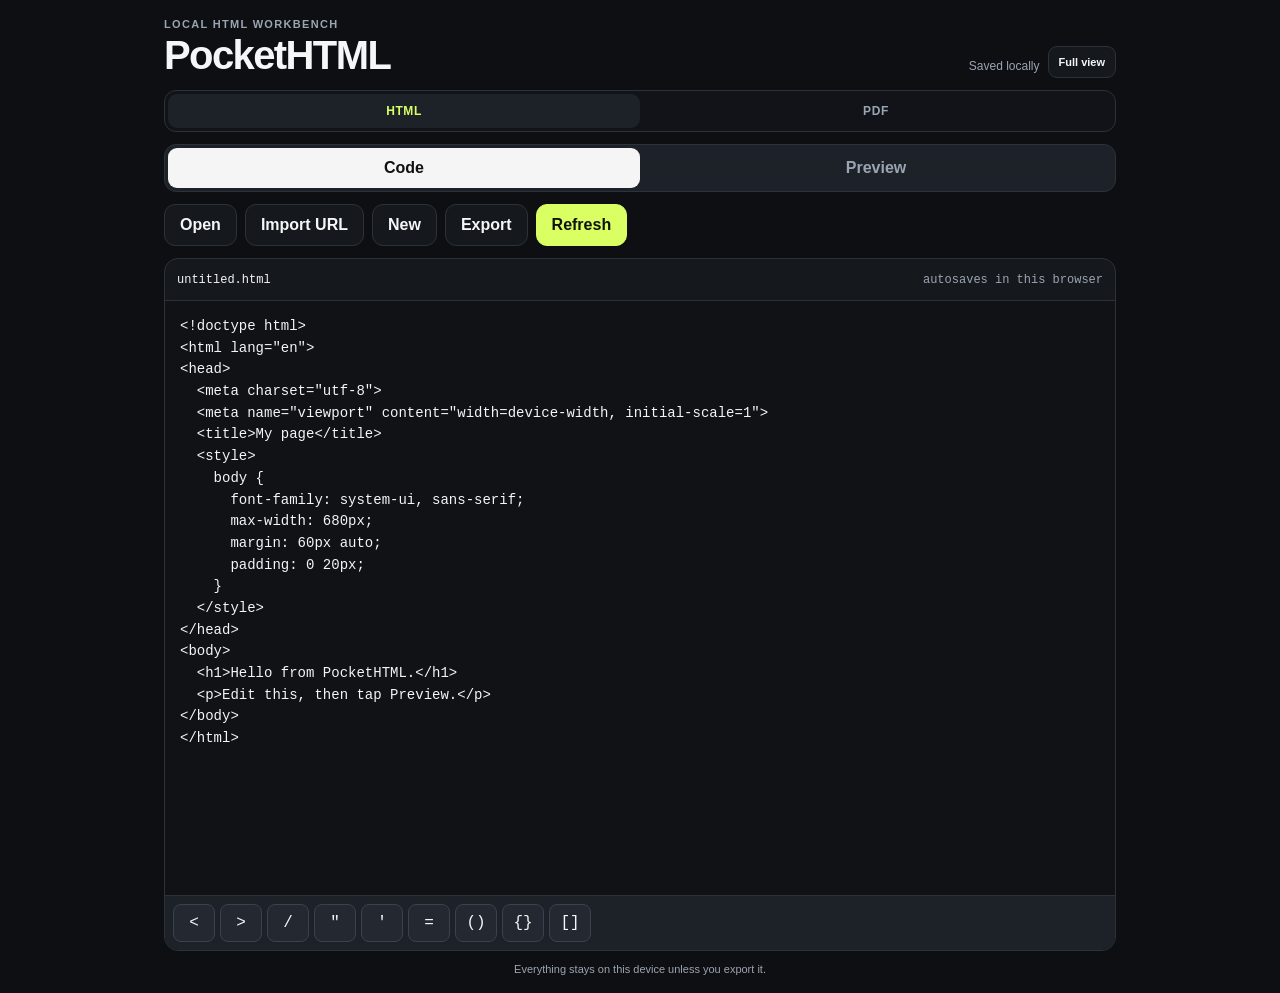
==== index.html @ fd7d8acd "fix: keep active HTML navigation on current deployment" ====
<!doctype html>
<html lang="en">
<head>
  <meta charset="utf-8">
  <meta name="viewport" content="width=device-width, initial-scale=1, viewport-fit=cover">
  <meta name="theme-color" content="#0d0f12">
  <meta name="apple-mobile-web-app-capable" content="yes">
  <meta name="apple-mobile-web-app-status-bar-style" content="black-translucent">
  <meta name="apple-mobile-web-app-title" content="PocketHTML">
  <title>PocketHTML</title>
  <link rel="manifest" href="manifest.webmanifest">
  <link rel="icon" href="icon.svg" type="image/svg+xml">
  <link rel="apple-touch-icon" href="apple-touch-icon.png">
  <link rel="stylesheet" href="styles.css">
</head>
<body>
  <main class="app-shell">
    <header class="topbar">
      <div>
        <div class="eyebrow">LOCAL HTML WORKBENCH</div>
        <h1>PocketHTML</h1>
      </div>
      <div class="topbar-actions">
        <div class="status" id="saveStatus" aria-live="polite">Saved locally</div>
        <button id="focusButton" class="focus-button" type="button" aria-label="Hide PocketHTML controls and show the preview in focus mode">
          Full view
        </button>
      </div>
    </header>

    <nav class="pocket-switch" aria-label="Pocket tools">
      <span class="pocket-switch-link active" aria-current="page">HTML</span>
      <a class="pocket-switch-link" href="https://pocketpdf.vercel.app/">PDF</a>
    </nav>

    <nav class="mode-switch" aria-label="View mode">
      <button class="mode-button active" data-mode="code" type="button">Code</button>
      <button class="mode-button" data-mode="preview" type="button">Preview</button>
    </nav>

    <section class="toolbar" aria-label="File actions">
      <label class="button secondary file-button">
        Open
        <input id="fileInput" type="file" accept=".html,.htm,text/html,text/plain">
      </label>
      <button id="importUrlButton" class="button secondary" type="button">Import URL</button>
      <button id="newButton" class="button secondary" type="button">New</button>
      <button id="downloadButton" class="button secondary" type="button">Export</button>
      <button id="refreshButton" class="button accent" type="button">Refresh</button>
    </section>

    <section id="codePane" class="pane code-pane">
      <div class="filename-row">
        <span id="filename">untitled.html</span>
        <span class="hint">autosaves in this browser</span>
      </div>
      <textarea id="editor" spellcheck="false" autocapitalize="off" autocomplete="off" autocorrect="off" aria-label="HTML editor"></textarea>
      <div class="symbol-bar" aria-label="Coding symbols">
        <button type="button" data-insert="<">&lt;</button>
        <button type="button" data-insert=">">&gt;</button>
        <button type="button" data-insert="/">/</button>
        <button type="button" data-insert="&quot;">&quot;</button>
        <button type="button" data-insert="'">'</button>
        <button type="button" data-insert="=">=</button>
        <button type="button" data-insert="()">()</button>
        <button type="button" data-insert="{}">{}</button>
        <button type="button" data-insert="[]">[]</button>
      </div>
    </section>

    <section id="previewPane" class="pane preview-pane" hidden>
      <iframe id="preview" title="HTML preview" scrolling="yes" sandbox="allow-scripts allow-forms allow-modals allow-popups allow-same-origin"></iframe>
    </section>

    <footer>
      <span>Everything stays on this device unless you export it.</span>
    </footer>
  </main>

  <div id="focusBar" class="focus-bar" hidden>
    <span class="focus-bar-label">PocketHTML · Preview</span>
    <button id="restoreControlsButton" class="restore-controls" type="button" aria-label="Show PocketHTML controls">
      Controls
    </button>
  </div>

  <script src="app.js"></script>
</body>
</html>
---- styles.css ----
:root {
  color-scheme: dark;
  --bg: #0d0f12;
  --panel: #15181d;
  --panel-2: #1d2128;
  --line: #2c323b;
  --text: #f4f6f8;
  --muted: #9ba5b2;
  --accent: #d9ff62;
  --accent-text: #10130b;
  --safe-top: env(safe-area-inset-top);
  --safe-bottom: env(safe-area-inset-bottom);
  --focus-bar-h: 44px;
}

* { box-sizing: border-box; }
html, body { min-height: 100%; }
body {
  margin: 0;
  background: var(--bg);
  color: var(--text);
  font-family: -apple-system, BlinkMacSystemFont, "SF Pro Text", "Segoe UI", sans-serif;
}
button, textarea, input { font: inherit; }
button { -webkit-tap-highlight-color: transparent; }

.app-shell {
  width: min(100%, 1000px);
  min-height: 100dvh;
  margin: 0 auto;
  padding: calc(18px + var(--safe-top)) 16px calc(18px + var(--safe-bottom));
  display: grid;
  grid-template-rows: auto auto auto auto minmax(0, 1fr) auto;
  gap: 12px;
}

.topbar {
  display: flex;
  align-items: end;
  justify-content: space-between;
  gap: 16px;
}
.topbar-actions {
  display: flex;
  align-items: end;
  gap: 8px;
}
.eyebrow {
  color: var(--muted);
  font-size: 11px;
  font-weight: 700;
  letter-spacing: .12em;
}
h1 {
  margin: 3px 0 0;
  font-size: clamp(28px, 7vw, 40px);
  letter-spacing: -.04em;
}
.status {
  color: var(--muted);
  font-size: 12px;
  white-space: nowrap;
  padding-bottom: 5px;
}
.focus-button {
  min-height: 32px;
  padding: 0 10px;
  border: 1px solid var(--line);
  border-radius: 9px;
  background: var(--panel);
  color: var(--text);
  font-size: 11px;
  font-weight: 750;
  white-space: nowrap;
}
.focus-button:active { transform: scale(.97); }

.pocket-switch {
  display: grid;
  grid-template-columns: 1fr 1fr;
  padding: 3px;
  background: #111318;
  border: 1px solid var(--line);
  border-radius: 12px;
}
.pocket-switch-link {
  min-height: 34px;
  border-radius: 9px;
  color: var(--muted);
  font-size: 12px;
  font-weight: 800;
  letter-spacing: .05em;
  text-decoration: none;
  display: flex;
  align-items: center;
  justify-content: center;
  -webkit-tap-highlight-color: transparent;
}
.pocket-switch-link.active {
  background: var(--panel-2);
  color: var(--accent);
}

.mode-switch {
  display: grid;
  grid-template-columns: 1fr 1fr;
  padding: 3px;
  background: var(--panel-2);
  border: 1px solid var(--line);
  border-radius: 12px;
}
.mode-button {
  min-height: 40px;
  border: 0;
  border-radius: 9px;
  background: transparent;
  color: var(--muted);
  font-weight: 650;
}
.mode-button.active {
  background: #f5f5f5;
  color: #111;
}

.toolbar {
  display: flex;
  gap: 8px;
  overflow-x: auto;
  scrollbar-width: none;
}
.toolbar::-webkit-scrollbar { display: none; }
.button {
  min-height: 42px;
  padding: 0 15px;
  border: 1px solid var(--line);
  border-radius: 11px;
  font-weight: 700;
  white-space: nowrap;
  display: inline-flex;
  align-items: center;
  justify-content: center;
}
.button.secondary { background: var(--panel); color: var(--text); }
.button.accent { background: var(--accent); border-color: var(--accent); color: var(--accent-text); }
.file-button { position: relative; overflow: hidden; cursor: pointer; }
.file-button input { position: absolute; inset: 0; opacity: 0; cursor: pointer; }

.pane {
  min-height: 0;
  overflow: hidden;
  border: 1px solid var(--line);
  border-radius: 14px;
  background: var(--panel);
}
.code-pane {
  display: grid;
  grid-template-rows: auto minmax(0, 1fr) auto;
}
.filename-row {
  display: flex;
  align-items: center;
  justify-content: space-between;
  gap: 12px;
  min-height: 42px;
  padding: 0 12px;
  border-bottom: 1px solid var(--line);
  font-family: ui-monospace, SFMono-Regular, Menlo, Monaco, monospace;
  font-size: 12px;
}
.hint { color: var(--muted); font-family: inherit; }
#editor {
  width: 100%;
  height: 100%;
  min-height: 48dvh;
  resize: none;
  border: 0;
  outline: 0;
  padding: 15px;
  background: #101216;
  color: #f3f5f7;
  font-family: ui-monospace, SFMono-Regular, Menlo, Monaco, Consolas, monospace;
  font-size: 14px;
  line-height: 1.55;
  tab-size: 2;
  caret-color: var(--accent);
  white-space: pre;
  overflow: auto;
  -webkit-text-size-adjust: 100%;
}
.symbol-bar {
  display: flex;
  gap: 5px;
  padding: 8px;
  overflow-x: auto;
  border-top: 1px solid var(--line);
  background: var(--panel-2);
  scrollbar-width: none;
}
.symbol-bar::-webkit-scrollbar { display: none; }
.symbol-bar button {
  min-width: 42px;
  height: 38px;
  border: 1px solid #3a424d;
  border-radius: 8px;
  background: #242931;
  color: var(--text);
  font-family: ui-monospace, SFMono-Regular, Menlo, monospace;
  font-size: 16px;
}

.preview-pane { background: white; }
#preview {
  width: 100%;
  height: 100%;
  min-height: 62dvh;
  border: 0;
  background: white;
  touch-action: pan-y pinch-zoom;
}
[hidden] { display: none !important; }
footer { color: var(--muted); font-size: 11px; text-align: center; }

.focus-bar {
  position: fixed;
  z-index: 1000;
  inset: 0 0 auto 0;
  height: calc(var(--safe-top) + var(--focus-bar-h));
  padding: var(--safe-top) 10px 0;
  background: rgba(13,15,18,.97);
  border-bottom: 1px solid var(--line);
  align-items: center;
  justify-content: space-between;
  gap: 10px;
}
.focus-bar:not([hidden]) { display: flex; }
.focus-bar-label {
  color: var(--muted);
  font-size: 11px;
  font-weight: 750;
  letter-spacing: .04em;
  white-space: nowrap;
}
.restore-controls {
  min-height: 32px;
  padding: 0 12px;
  border: 1px solid rgba(255,255,255,.18);
  border-radius: 999px;
  background: var(--panel-2);
  color: #fff;
  font-size: 11px;
  font-weight: 750;
  letter-spacing: .01em;
}
.restore-controls:active { transform: scale(.97); }

body.focus-preview {
  height: 100dvh;
  overflow: hidden;
}
body.focus-preview .app-shell {
  width: 100%;
  height: 100dvh;
  min-height: 100dvh;
  padding: 0;
  gap: 0;
  display: block;
}
body.focus-preview .topbar,
body.focus-preview .pocket-switch,
body.focus-preview .mode-switch,
body.focus-preview .toolbar,
body.focus-preview .code-pane,
body.focus-preview footer {
  display: none !important;
}
body.focus-preview .preview-pane {
  display: block !important;
  position: fixed;
  z-index: 1;
  top: calc(var(--safe-top) + var(--focus-bar-h));
  right: 0;
  bottom: 0;
  left: 0;
  width: auto;
  height: auto;
  min-height: 0;
  overflow: hidden;
  border: 0;
  border-radius: 0;
  background: white;
  touch-action: pan-y pinch-zoom;
}
body.focus-preview #preview {
  display: block;
  width: 100%;
  height: 100%;
  min-height: 0;
  overflow: auto;
  -webkit-overflow-scrolling: touch;
  touch-action: pan-y pinch-zoom;
}

@media (max-width: 520px) {
  .topbar { gap: 10px; }
  .topbar-actions {
    flex-direction: column;
    align-items: flex-end;
    gap: 4px;
  }
  .status { padding-bottom: 0; }
  .focus-button { min-height: 30px; padding: 0 9px; }
}

@media (min-width: 780px) {
  .app-shell { padding-left: 24px; padding-right: 24px; }
  #editor, #preview { min-height: 66dvh; }
  body.focus-preview #preview { min-height: 0; }
}
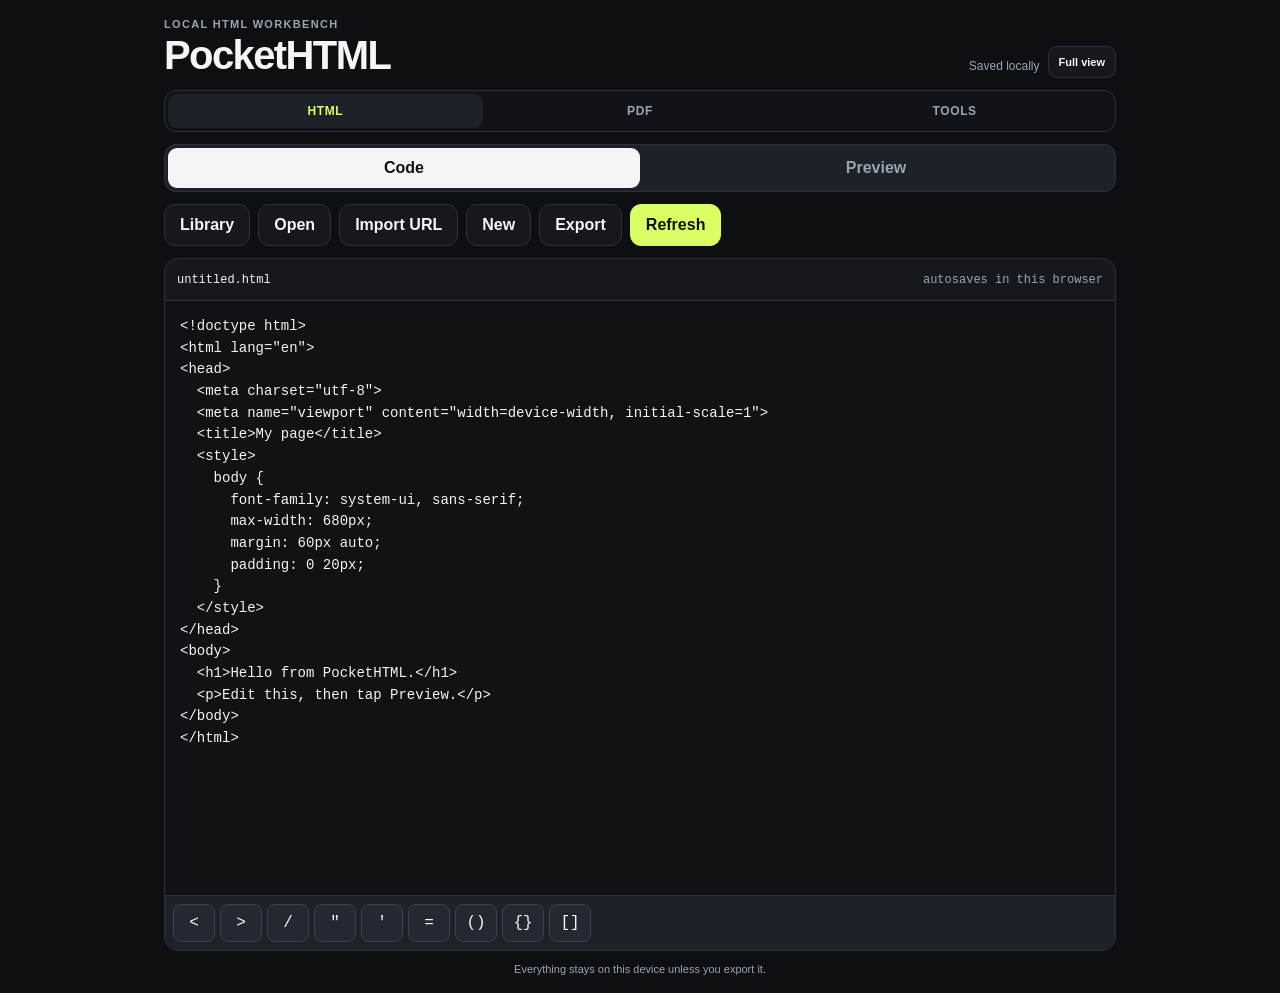
==== commit ff553e3c: "Add Library, Tools hub, and WAV to MP3 tool - Library: files opened, imported or started are saved i" ====
--- a/index.html
+++ b/index.html
@@ -29,8 +29,9 @@
     </header>
 
     <nav class="pocket-switch" aria-label="Pocket tools">
-      <span class="pocket-switch-link active" aria-current="page">HTML</span>
+      <a class="pocket-switch-link active" href="https://pockethtml-web.vercel.app/" aria-current="page">HTML</a>
       <a class="pocket-switch-link" href="https://pocketpdf.vercel.app/">PDF</a>
+      <a class="pocket-switch-link" href="tools/">TOOLS</a>
     </nav>
 
     <nav class="mode-switch" aria-label="View mode">
@@ -39,6 +40,7 @@
     </nav>
 
     <section class="toolbar" aria-label="File actions">
+      <button id="libraryButton" class="button secondary" type="button">Library</button>
       <label class="button secondary file-button">
         Open
         <input id="fileInput" type="file" accept=".html,.htm,text/html,text/plain">
@@ -84,6 +86,21 @@
     </button>
   </div>
 
+  <div id="librarySheet" class="sheet" hidden>
+    <section class="sheet-panel" role="dialog" aria-modal="true" aria-labelledby="libraryTitle">
+      <header class="sheet-head">
+        <div>
+          <div class="eyebrow">SAVED ON THIS PHONE</div>
+          <h2 id="libraryTitle">Library</h2>
+        </div>
+        <button id="libraryClose" class="focus-button" type="button">Done</button>
+      </header>
+      <div id="libraryList" class="library-list"></div>
+      <a class="library-tools-link" href="tools/">All tools →</a>
+    </section>
+  </div>
+
+  <script src="library.js"></script>
   <script src="app.js"></script>
 </body>
 </html>
--- a/styles.css
+++ b/styles.css
@@ -77,7 +77,8 @@
 
 .pocket-switch {
   display: grid;
-  grid-template-columns: 1fr 1fr;
+  grid-auto-columns: 1fr;
+  grid-auto-flow: column;
   padding: 3px;
   background: #111318;
   border: 1px solid var(--line);
@@ -316,3 +317,77 @@
   #editor, #preview { min-height: 66dvh; }
   body.focus-preview #preview { min-height: 0; }
 }
+
+/* ---- Library sheet ---- */
+body.sheet-open { overflow: hidden; }
+.sheet {
+  position: fixed;
+  z-index: 2000;
+  inset: 0;
+  background: rgba(0,0,0,.55);
+  display: flex;
+  align-items: flex-end;
+  justify-content: center;
+}
+.sheet[hidden] { display: none !important; }
+.sheet-panel {
+  width: min(100%, 640px);
+  max-height: 86dvh;
+  display: grid;
+  grid-template-rows: auto minmax(0, 1fr) auto;
+  gap: 12px;
+  padding: 16px 16px calc(16px + var(--safe-bottom));
+  background: var(--panel);
+  border: 1px solid var(--line);
+  border-bottom: 0;
+  border-radius: 18px 18px 0 0;
+}
+.sheet-head {
+  display: flex;
+  align-items: end;
+  justify-content: space-between;
+  gap: 12px;
+}
+.sheet-head h2 { margin: 3px 0 0; font-size: 24px; letter-spacing: -.03em; }
+.library-list { overflow-y: auto; display: grid; gap: 8px; align-content: start; }
+.library-empty { color: var(--muted); font-size: 14px; margin: 8px 0; }
+.library-item {
+  display: flex;
+  gap: 8px;
+  align-items: stretch;
+  border: 1px solid var(--line);
+  border-radius: 12px;
+  background: var(--panel-2);
+  overflow: hidden;
+}
+.library-item.current { border-color: var(--accent); }
+.library-open {
+  flex: 1;
+  min-width: 0;
+  display: grid;
+  gap: 3px;
+  padding: 12px;
+  border: 0;
+  background: transparent;
+  color: var(--text);
+  text-align: left;
+}
+.library-name { font-weight: 700; overflow: hidden; text-overflow: ellipsis; white-space: nowrap; }
+.library-meta { color: var(--muted); font-size: 12px; overflow: hidden; text-overflow: ellipsis; white-space: nowrap; }
+.library-delete {
+  padding: 0 14px;
+  border: 0;
+  border-left: 1px solid var(--line);
+  background: transparent;
+  color: #ff8f80;
+  font-size: 13px;
+  font-weight: 700;
+}
+.library-tools-link {
+  color: var(--accent);
+  font-size: 14px;
+  font-weight: 700;
+  text-decoration: none;
+  text-align: center;
+  padding: 6px;
+}
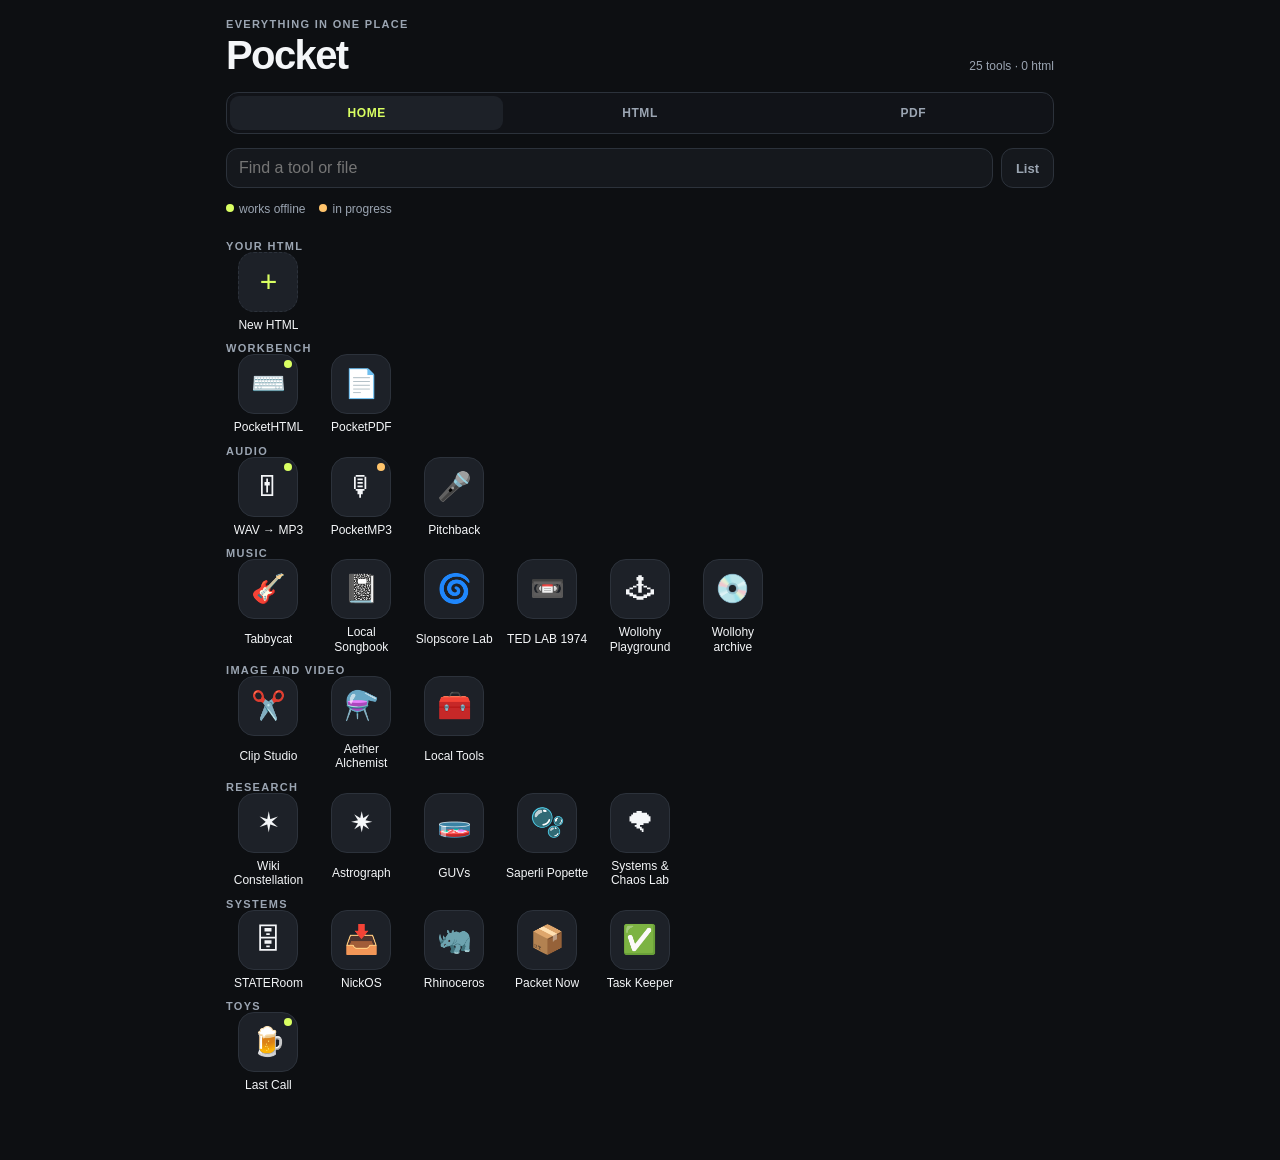
==== commit c07fb3c1: "Add Pocket home grid, move editor to /edit/, add Clear Root is now a home page of every app and save" ====
--- a/index.html
+++ b/index.html
@@ -6,101 +6,218 @@
   <meta name="theme-color" content="#0d0f12">
   <meta name="apple-mobile-web-app-capable" content="yes">
   <meta name="apple-mobile-web-app-status-bar-style" content="black-translucent">
-  <meta name="apple-mobile-web-app-title" content="PocketHTML">
-  <title>PocketHTML</title>
+  <meta name="apple-mobile-web-app-title" content="Pocket">
+  <title>Pocket</title>
+  <script>
+    // Old links like /?doc=<id> or /?src=... belong to the editor, which now lives at /edit/.
+    if (/[?&](doc|src|new)=/.test(location.search)) location.replace('edit/' + location.search);
+  </script>
   <link rel="manifest" href="manifest.webmanifest">
   <link rel="icon" href="icon.svg" type="image/svg+xml">
   <link rel="apple-touch-icon" href="apple-touch-icon.png">
   <link rel="stylesheet" href="styles.css">
+  <style>
+    .home { width: min(100%, 860px); margin: 0 auto; padding: calc(18px + var(--safe-top)) 16px calc(28px + var(--safe-bottom)); display: grid; gap: 14px; }
+    .home-top { display: flex; align-items: end; justify-content: space-between; gap: 12px; }
+    .home-count { color: var(--muted); font-size: 12px; padding-bottom: 5px; white-space: nowrap; }
+    .home-bar { display: flex; gap: 8px; }
+    .home-search { flex: 1; min-height: 40px; padding: 0 12px; border: 1px solid var(--line); border-radius: 12px; background: var(--panel); color: var(--text); font-size: 16px; }
+    .view-toggle { min-height: 40px; padding: 0 14px; border: 1px solid var(--line); border-radius: 12px; background: var(--panel); color: var(--muted); font-weight: 700; font-size: 13px; }
+    .group-title { margin: 10px 0 0; color: var(--muted); font-size: 11px; font-weight: 800; letter-spacing: .12em; }
+    .grid { display: grid; grid-template-columns: repeat(auto-fill, minmax(76px, 1fr)); gap: 14px 8px; }
+    .tile { display: grid; justify-items: center; gap: 6px; text-decoration: none; color: var(--text); -webkit-tap-highlight-color: transparent; }
+    .tile-icon { width: 60px; height: 60px; border-radius: 16px; border: 1px solid var(--line); background: var(--panel-2); display: grid; place-items: center; font-size: 28px; line-height: 1; position: relative; overflow: hidden; }
+    .tile-icon.mono { font-size: 22px; font-weight: 800; font-family: ui-monospace, SFMono-Regular, Menlo, monospace; color: var(--accent); }
+    .tile-icon.new { color: var(--accent); font-size: 30px; font-weight: 300; border-style: dashed; }
+    .tile-dot { position: absolute; top: 5px; right: 5px; width: 8px; height: 8px; border-radius: 50%; }
+    .tile-dot.building { background: #ffc46b; }
+    .tile-dot.offline { background: var(--accent); }
+    .tile-name { font-size: 12px; line-height: 1.2; text-align: center; max-width: 84px; overflow: hidden; text-overflow: ellipsis; display: -webkit-box; -webkit-line-clamp: 2; -webkit-box-orient: vertical; }
+    .cards { display: grid; gap: 8px; }
+    .card { border: 1px solid var(--line); border-radius: 14px; background: var(--panel); padding: 13px 14px; display: grid; gap: 6px; }
+    .card-top { display: flex; align-items: baseline; justify-content: space-between; gap: 10px; }
+    .card-name { font-weight: 750; font-size: 17px; color: var(--text); text-decoration: none; overflow: hidden; text-overflow: ellipsis; white-space: nowrap; }
+    .badge { flex: none; font-size: 11px; font-weight: 800; letter-spacing: .04em; padding: 3px 8px; border-radius: 999px; background: var(--panel-2); color: var(--muted); }
+    .badge.live { color: var(--accent); }
+    .badge.building { color: #ffc46b; }
+    .badge.draft { color: #c9a6ff; }
+    .card-desc { color: var(--muted); font-size: 14px; line-height: 1.4; }
+    .card-meta { color: var(--muted); font-size: 12px; font-family: ui-monospace, SFMono-Regular, Menlo, monospace; }
+    .card-actions { display: flex; gap: 6px; flex-wrap: wrap; margin-top: 4px; }
+    .card-actions a { min-height: 36px; padding: 0 13px; display: inline-flex; align-items: center; border-radius: 10px; border: 1px solid var(--line); background: var(--panel-2); color: var(--text); font-size: 13px; font-weight: 700; text-decoration: none; }
+    .card-actions a.primary { background: var(--accent); border-color: var(--accent); color: var(--accent-text); }
+    .note { color: var(--muted); font-size: 13px; }
+    .legend { color: var(--muted); font-size: 12px; display: flex; gap: 14px; flex-wrap: wrap; }
+    .legend span::before { content: ''; display: inline-block; width: 8px; height: 8px; border-radius: 50%; margin-right: 5px; vertical-align: 1px; }
+    .legend .l-offline::before { background: var(--accent); }
+    .legend .l-building::before { background: #ffc46b; }
+  </style>
 </head>
 <body>
-  <main class="app-shell">
-    <header class="topbar">
+  <main class="home">
+    <header class="home-top">
       <div>
-        <div class="eyebrow">LOCAL HTML WORKBENCH</div>
-        <h1>PocketHTML</h1>
+        <div class="eyebrow">EVERYTHING IN ONE PLACE</div>
+        <h1>Pocket</h1>
       </div>
-      <div class="topbar-actions">
-        <div class="status" id="saveStatus" aria-live="polite">Saved locally</div>
-        <button id="focusButton" class="focus-button" type="button" aria-label="Hide PocketHTML controls and show the preview in focus mode">
-          Full view
-        </button>
-      </div>
+      <div class="home-count" id="count"></div>
     </header>
 
     <nav class="pocket-switch" aria-label="Pocket tools">
-      <a class="pocket-switch-link active" href="https://pockethtml-web.vercel.app/" aria-current="page">HTML</a>
+      <a class="pocket-switch-link active" href="./" aria-current="page">HOME</a>
+      <a class="pocket-switch-link" href="edit/">HTML</a>
       <a class="pocket-switch-link" href="https://pocketpdf.vercel.app/">PDF</a>
-      <a class="pocket-switch-link" href="tools/">TOOLS</a>
     </nav>
 
-    <nav class="mode-switch" aria-label="View mode">
-      <button class="mode-button active" data-mode="code" type="button">Code</button>
-      <button class="mode-button" data-mode="preview" type="button">Preview</button>
-    </nav>
-
-    <section class="toolbar" aria-label="File actions">
-      <button id="libraryButton" class="button secondary" type="button">Library</button>
-      <label class="button secondary file-button">
-        Open
-        <input id="fileInput" type="file" accept=".html,.htm,text/html,text/plain">
-      </label>
-      <button id="importUrlButton" class="button secondary" type="button">Import URL</button>
-      <button id="newButton" class="button secondary" type="button">New</button>
-      <button id="downloadButton" class="button secondary" type="button">Export</button>
-      <button id="refreshButton" class="button accent" type="button">Refresh</button>
-    </section>
-
-    <section id="codePane" class="pane code-pane">
-      <div class="filename-row">
-        <span id="filename">untitled.html</span>
-        <span class="hint">autosaves in this browser</span>
-      </div>
-      <textarea id="editor" spellcheck="false" autocapitalize="off" autocomplete="off" autocorrect="off" aria-label="HTML editor"></textarea>
-      <div class="symbol-bar" aria-label="Coding symbols">
-        <button type="button" data-insert="<">&lt;</button>
-        <button type="button" data-insert=">">&gt;</button>
-        <button type="button" data-insert="/">/</button>
-        <button type="button" data-insert="&quot;">&quot;</button>
-        <button type="button" data-insert="'">'</button>
-        <button type="button" data-insert="=">=</button>
-        <button type="button" data-insert="()">()</button>
-        <button type="button" data-insert="{}">{}</button>
-        <button type="button" data-insert="[]">[]</button>
-      </div>
-    </section>
-
-    <section id="previewPane" class="pane preview-pane" hidden>
-      <iframe id="preview" title="HTML preview" scrolling="yes" sandbox="allow-scripts allow-forms allow-modals allow-popups allow-same-origin"></iframe>
-    </section>
-
-    <footer>
-      <span>Everything stays on this device unless you export it.</span>
-    </footer>
+    <div class="home-bar">
+      <input id="search" class="home-search" type="search" placeholder="Find a tool or file" autocomplete="off" autocapitalize="off" spellcheck="false">
+      <button id="viewToggle" class="view-toggle" type="button">List</button>
+    </div>
+    <div class="legend"><span class="l-offline">works offline</span><span class="l-building">in progress</span></div>
+
+    <div id="groups"></div>
+    <p class="note" id="note"></p>
   </main>
 
-  <div id="focusBar" class="focus-bar" hidden>
-    <span class="focus-bar-label">PocketHTML · Preview</span>
-    <button id="restoreControlsButton" class="restore-controls" type="button" aria-label="Show PocketHTML controls">
-      Controls
-    </button>
-  </div>
-
-  <div id="librarySheet" class="sheet" hidden>
-    <section class="sheet-panel" role="dialog" aria-modal="true" aria-labelledby="libraryTitle">
-      <header class="sheet-head">
-        <div>
-          <div class="eyebrow">SAVED ON THIS PHONE</div>
-          <h2 id="libraryTitle">Library</h2>
-        </div>
-        <button id="libraryClose" class="focus-button" type="button">Done</button>
-      </header>
-      <div id="libraryList" class="library-list"></div>
-      <a class="library-tools-link" href="tools/">All tools →</a>
-    </section>
-  </div>
-
   <script src="library.js"></script>
-  <script src="app.js"></script>
+  <script>
+  (function () {
+    const REPO = 'https://github.com/coldysquares/pockethtml-web';
+    const groupsEl = document.getElementById('groups');
+    const noteEl = document.getElementById('note');
+    const searchEl = document.getElementById('search');
+    const toggleEl = document.getElementById('viewToggle');
+    let registry = { tools: [], groups: [] };
+    let docs = [];
+    let view = 'grid';
+    try { view = localStorage.getItem('pocket.home.view') || 'grid'; } catch (e) {}
+
+    function el(tag, cls, text) {
+      const n = document.createElement(tag);
+      if (cls) n.className = cls;
+      if (text != null) n.textContent = text;
+      return n;
+    }
+    function external(href) { return /^https?:/.test(href) && !href.startsWith(location.origin); }
+    function link(text, href, cls) {
+      const a = el('a', cls || '', text);
+      a.href = href;
+      return a;
+    }
+    function hrefOf(t) { return t.kind === 'hosted' ? 'tools/' + t.path : t.url; }
+    function offline(t) { return t.kind === 'hosted' || t.id === 'pockethtml'; }
+    function size(b) { return b < 1048576 ? Math.max(1, Math.round(b / 1024)) + ' KB' : (b / 1048576).toFixed(1) + ' MB'; }
+    function when(ms) { return new Date(ms).toLocaleDateString([], { month: 'short', day: 'numeric' }); }
+    function monogram(text) {
+      const words = String(text || '?').replace(/\.html?$/i, '').split(/[^A-Za-z0-9]+/).filter(Boolean);
+      return ((words[0] || '?')[0] + ((words[1] || '')[0] || '')).toUpperCase();
+    }
+
+    function tile(name, href, icon, dot) {
+      const a = link('', href || '#', 'tile');
+      const box = el('div', 'tile-icon' + (icon ? '' : ' mono'), icon || monogram(name));
+      if (dot) box.append(el('span', 'tile-dot ' + dot));
+      a.append(box, el('div', 'tile-name', name));
+      if (!href) a.removeAttribute('href');
+      return a;
+    }
+
+    function toolCard(t) {
+      const card = el('article', 'card');
+      const top = el('div', 'card-top');
+      const href = hrefOf(t);
+      const name = href ? link((t.icon ? t.icon + '  ' : '') + t.name, href, 'card-name') : el('span', 'card-name', t.name);
+      top.append(name, el('span', 'badge ' + (t.status || ''), t.status || ''));
+      card.append(top);
+      if (t.description) card.append(el('div', 'card-desc', t.description));
+      const meta = [];
+      if (t.version) meta.push('v' + t.version);
+      if (t.updated) meta.push('updated ' + t.updated);
+      if (offline(t)) meta.push('works offline');
+      if (meta.length) card.append(el('div', 'card-meta', meta.join(' · ')));
+      const actions = el('div', 'card-actions');
+      if (href) actions.append(link('Open', href, 'primary'));
+      if (t.kind === 'hosted') {
+        actions.append(link('Edit in PocketHTML', 'edit/?src=' + encodeURIComponent('/tools/' + t.path + 'index.html')));
+        actions.append(link('History', REPO + '/commits/main/tools/' + t.path));
+      } else if (t.repo) {
+        actions.append(link('Repo', t.repo));
+      }
+      card.append(actions);
+      return card;
+    }
+
+    function docCard(d) {
+      const card = el('article', 'card');
+      const top = el('div', 'card-top');
+      top.append(link(d.title || d.name, 'edit/?doc=' + encodeURIComponent(d.id), 'card-name'), el('span', 'badge draft', 'html'));
+      card.append(top, el('div', 'card-meta', d.name + ' · ' + size(d.size) + ' · ' + when(d.updated)));
+      const actions = el('div', 'card-actions');
+      actions.append(link('Open', 'edit/?doc=' + encodeURIComponent(d.id), 'primary'));
+      card.append(actions);
+      return card;
+    }
+
+    function section(title, items) {
+      if (!items.length) return;
+      groupsEl.append(el('h2', 'group-title', title));
+      const box = el('div', view === 'grid' ? 'grid' : 'cards');
+      items.forEach(item => box.append(item));
+      groupsEl.append(box);
+    }
+
+    function matches(q, ...fields) {
+      return !q || fields.some(f => String(f || '').toLowerCase().includes(q));
+    }
+
+    function render() {
+      groupsEl.textContent = '';
+      toggleEl.textContent = view === 'grid' ? 'List' : 'Grid';
+      const q = searchEl.value.trim().toLowerCase();
+      const tools = (registry.tools || []).filter(t => matches(q, t.name, t.description, (t.tags || []).join(' ')));
+      const mine = docs.filter(d => matches(q, d.title, d.name));
+
+      const docItems = mine.map(d => view === 'grid'
+        ? tile(d.title || d.name, 'edit/?doc=' + encodeURIComponent(d.id), '', '')
+        : docCard(d));
+      if (view === 'grid' && !q) docItems.unshift((() => { const a = tile('New HTML', 'edit/?new=1', '+', ''); a.querySelector('.tile-icon').className = 'tile-icon new'; return a; })());
+      section('YOUR HTML', docItems);
+
+      const groups = registry.groups && registry.groups.length ? registry.groups : [['', 'TOOLS']];
+      const placed = new Set();
+      groups.forEach(([tag, title]) => {
+        const items = tools.filter(t => !placed.has(t.id) && (tag === '' || (t.tags || [])[0] === tag));
+        items.forEach(t => placed.add(t.id));
+        section(title, items.map(t => view === 'grid'
+          ? tile(t.name, hrefOf(t), t.icon, t.status === 'building' ? 'building' : offline(t) ? 'offline' : '')
+          : toolCard(t)));
+      });
+      section('OTHER', tools.filter(t => !placed.has(t.id)).map(t => view === 'grid' ? tile(t.name, hrefOf(t), t.icon, '') : toolCard(t)));
+
+      document.getElementById('count').textContent = (registry.tools || []).length + ' tools · ' + docs.length + ' html';
+      if (!groupsEl.children.length) groupsEl.append(el('p', 'note', q ? 'Nothing matches.' : 'Nothing here yet.'));
+    }
+
+    searchEl.addEventListener('input', render);
+    toggleEl.addEventListener('click', () => {
+      view = view === 'grid' ? 'list' : 'grid';
+      try { localStorage.setItem('pocket.home.view', view); } catch (e) {}
+      render();
+    });
+
+    Promise.all([
+      fetch('tools/registry.json', { cache: 'no-cache' }).then(r => r.json()).catch(() => { noteEl.textContent = 'Could not load the tool list. Showing what is saved on this phone.'; return { tools: [] }; }),
+      (window.PocketLibrary ? window.PocketLibrary.list() : Promise.resolve([])).catch(() => [])
+    ]).then(([reg, list]) => {
+      registry = reg;
+      docs = list;
+      render();
+    });
+
+    if ('serviceWorker' in navigator) {
+      window.addEventListener('load', () => navigator.serviceWorker.register('/sw.js').catch(() => {}));
+    }
+  })();
+  </script>
 </body>
 </html>
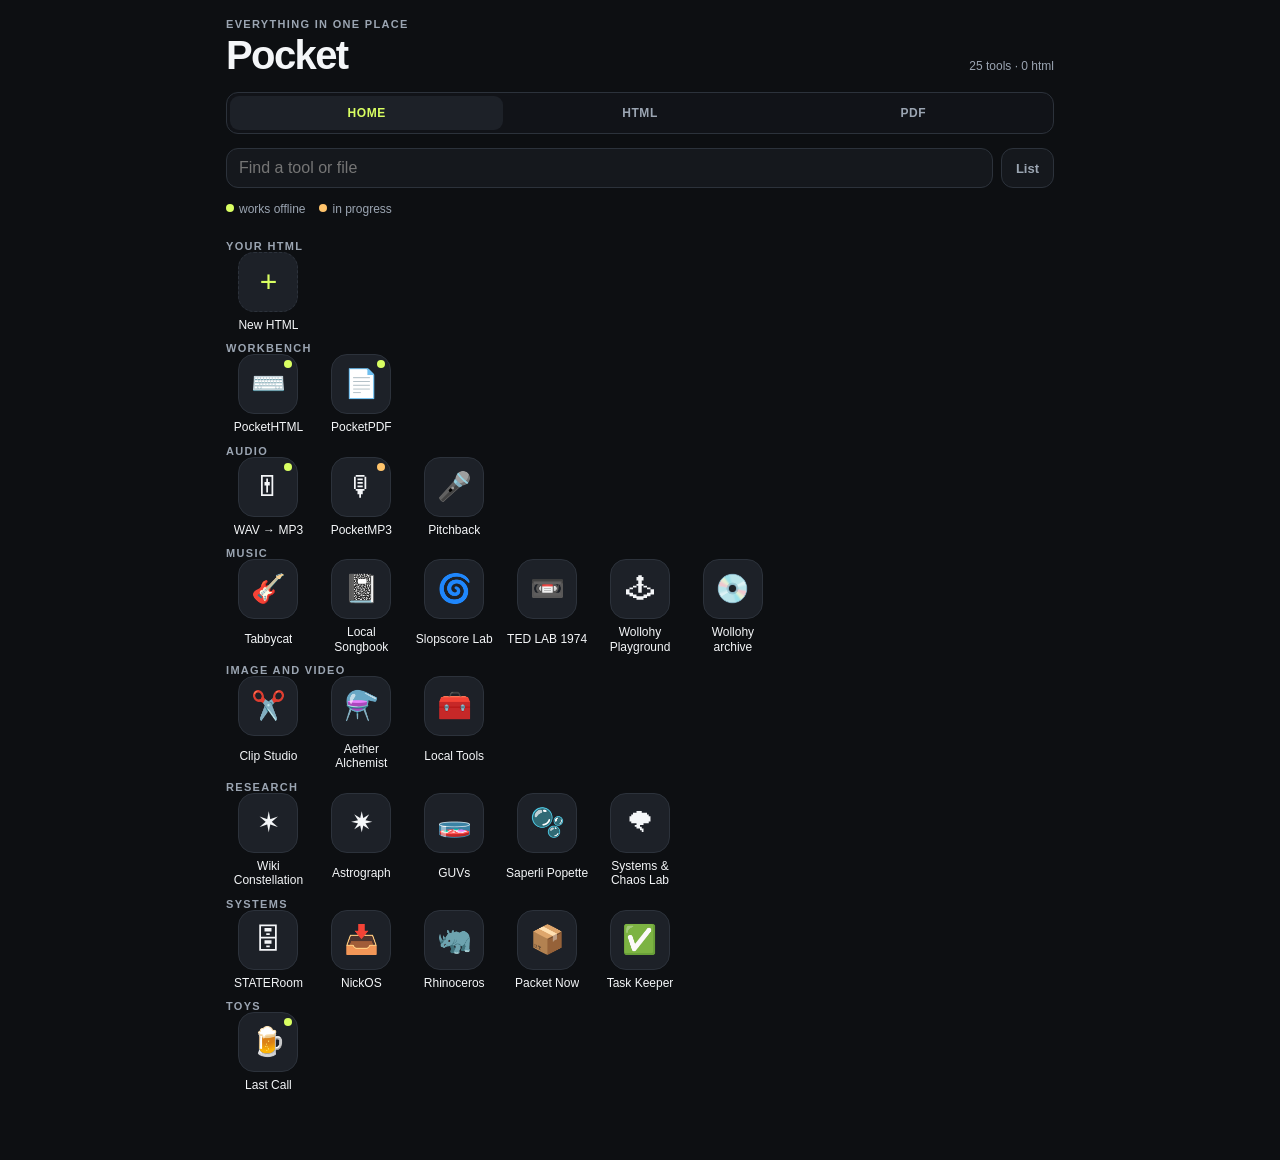
==== commit bdb26900: "Mark offline-checked apps and record the offline survey Co-Authored-By: Claude Opus 5.5 <noreply@ant" ====
--- a/index.html
+++ b/index.html
@@ -105,7 +105,7 @@
       return a;
     }
     function hrefOf(t) { return t.kind === 'hosted' ? 'tools/' + t.path : t.url; }
-    function offline(t) { return t.kind === 'hosted' || t.id === 'pockethtml'; }
+    function offline(t) { return t.kind === 'hosted' || t.offline === true; }
     function size(b) { return b < 1048576 ? Math.max(1, Math.round(b / 1024)) + ' KB' : (b / 1048576).toFixed(1) + ' MB'; }
     function when(ms) { return new Date(ms).toLocaleDateString([], { month: 'short', day: 'numeric' }); }
     function monogram(text) {
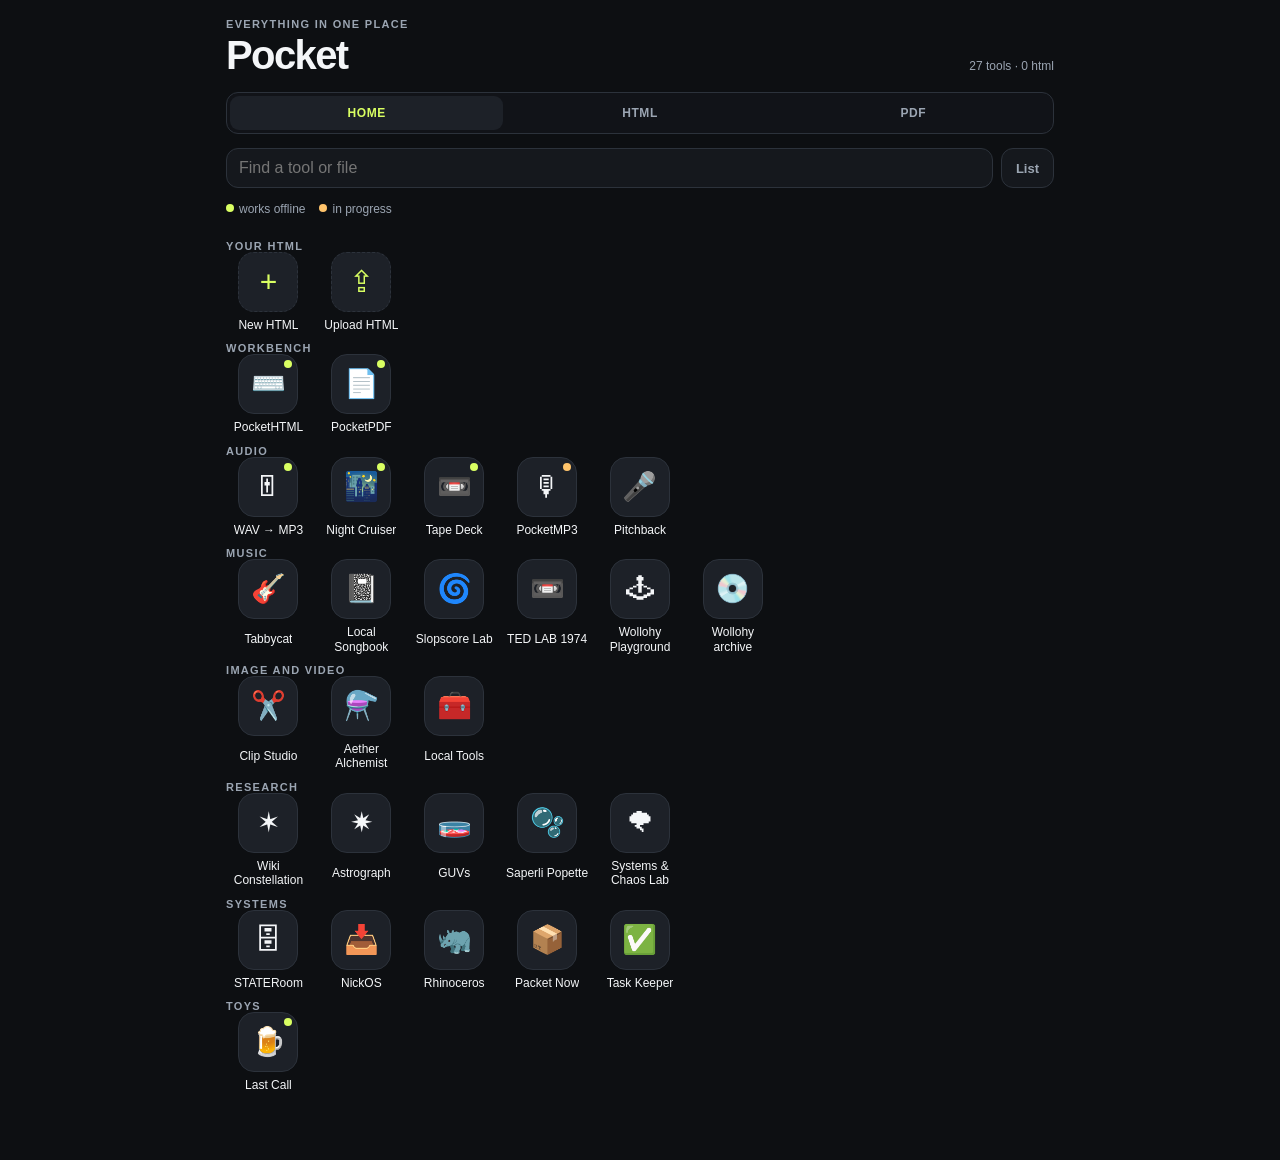
==== commit dca0797d: "Add Night Cruiser and Tape Deck, shared offline audio, Upload HTML tile Night Cruiser merges Nick's " ====
--- a/index.html
+++ b/index.html
@@ -73,6 +73,7 @@
       <input id="search" class="home-search" type="search" placeholder="Find a tool or file" autocomplete="off" autocapitalize="off" spellcheck="false">
       <button id="viewToggle" class="view-toggle" type="button">List</button>
     </div>
+    <input id="uploadInput" type="file" accept=".html,.htm,text/html" multiple hidden>
     <div class="legend"><span class="l-offline">works offline</span><span class="l-building">in progress</span></div>
 
     <div id="groups"></div>
@@ -180,7 +181,14 @@
       const docItems = mine.map(d => view === 'grid'
         ? tile(d.title || d.name, 'edit/?doc=' + encodeURIComponent(d.id), '', '')
         : docCard(d));
-      if (view === 'grid' && !q) docItems.unshift((() => { const a = tile('New HTML', 'edit/?new=1', '+', ''); a.querySelector('.tile-icon').className = 'tile-icon new'; return a; })());
+      if (view === 'grid' && !q) {
+        const up = tile('Upload HTML', '', '⇪', '');
+        up.querySelector('.tile-icon').className = 'tile-icon new';
+        up.setAttribute('role', 'button'); up.tabIndex = 0;
+        up.addEventListener('click', e => { e.preventDefault(); document.getElementById('uploadInput').click(); });
+        docItems.unshift(up);
+        docItems.unshift((() => { const a = tile('New HTML', 'edit/?new=1', '+', ''); a.querySelector('.tile-icon').className = 'tile-icon new'; return a; })());
+      }
       section('YOUR HTML', docItems);
 
       const groups = registry.groups && registry.groups.length ? registry.groups : [['', 'TOOLS']];
@@ -199,6 +207,27 @@
     }
 
     searchEl.addEventListener('input', render);
+
+    // Upload one or more .html files straight into the Library on this phone.
+    // One file opens right away in the preview; several just appear in YOUR HTML.
+    document.getElementById('uploadInput').addEventListener('change', async e => {
+      const files = Array.from(e.target.files || []);
+      e.target.value = '';
+      if (!files.length || !window.PocketLibrary) return;
+      noteEl.textContent = 'Saving ' + files.length + ' file' + (files.length > 1 ? 's' : '') + ' to this phone…';
+      const saved = [];
+      for (const f of files) {
+        try {
+          const code = await f.text();
+          const same = await window.PocketLibrary.findSame(f.name, code).catch(() => null);
+          saved.push(same || await window.PocketLibrary.put({ name: f.name, code }));
+        } catch (err) { noteEl.textContent = 'Could not save ' + f.name + '.'; }
+      }
+      docs = await window.PocketLibrary.list().catch(() => docs);
+      if (saved.length === 1) { location.href = 'edit/?doc=' + encodeURIComponent(saved[0].id); return; }
+      noteEl.textContent = saved.length + ' saved. They open offline from YOUR HTML.';
+      render();
+    });
     toggleEl.addEventListener('click', () => {
       view = view === 'grid' ? 'list' : 'grid';
       try { localStorage.setItem('pocket.home.view', view); } catch (e) {}
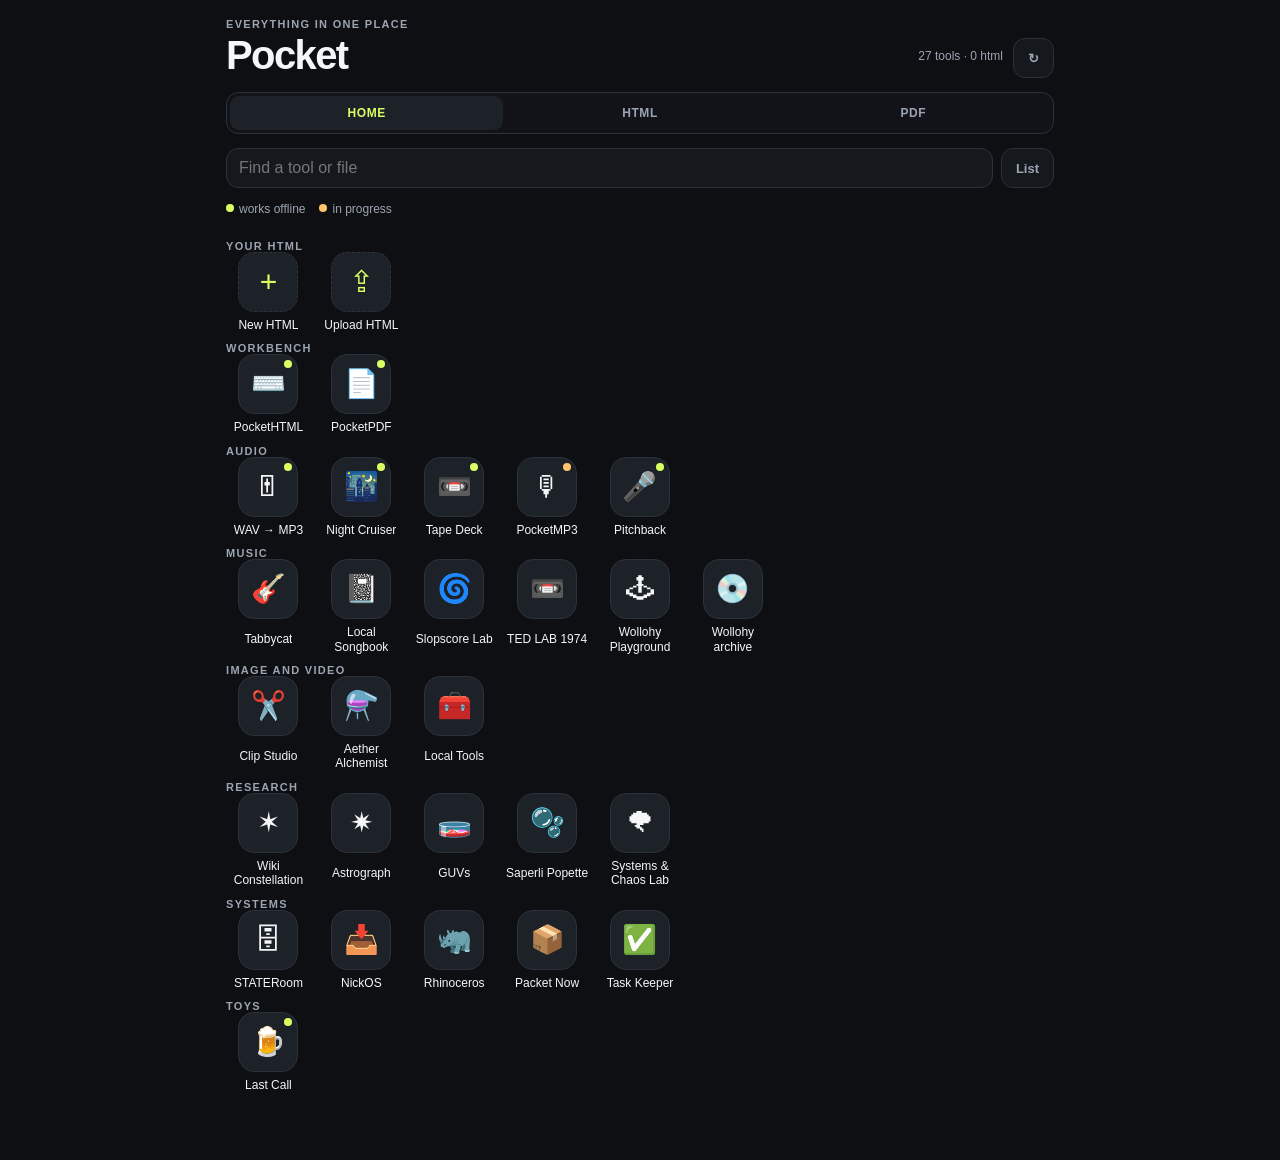
==== commit 7c7251a1: "Restore Night Cruiser's name and every feature from Nick's versions; add refresh to all apps Night C" ====
--- a/index.html
+++ b/index.html
@@ -60,7 +60,7 @@
         <div class="eyebrow">EVERYTHING IN ONE PLACE</div>
         <h1>Pocket</h1>
       </div>
-      <div class="home-count" id="count"></div>
+      <div style="display:flex;gap:10px;align-items:center"><div class="home-count" id="count"></div><button type="button" class="view-toggle" onclick="location.reload()" aria-label="Refresh">↻</button></div>
     </header>
 
     <nav class="pocket-switch" aria-label="Pocket tools">
@@ -138,6 +138,8 @@
       if (meta.length) card.append(el('div', 'card-meta', meta.join(' · ')));
       const actions = el('div', 'card-actions');
       if (href) actions.append(link('Open', href, 'primary'));
+      const older = draftsOf.get(family(t.name));
+      if (older && older.length) card.append(el('div', 'card-meta', older.length + (older.length > 1 ? ' older drafts of this are' : ' older draft of this is') + ' in your Library, folded in here'));
       if (t.kind === 'hosted') {
         actions.append(link('Edit in PocketHTML', 'edit/?src=' + encodeURIComponent('/tools/' + t.path + 'index.html')));
         actions.append(link('History', REPO + '/commits/main/tools/' + t.path));
@@ -152,7 +154,7 @@
       const card = el('article', 'card');
       const top = el('div', 'card-top');
       top.append(link(d.title || d.name, 'edit/?doc=' + encodeURIComponent(d.id), 'card-name'), el('span', 'badge draft', 'html'));
-      card.append(top, el('div', 'card-meta', d.name + ' · ' + size(d.size) + ' · ' + when(d.updated)));
+      card.append(top, el('div', 'card-meta', d.name + ' · ' + size(d.size) + ' · ' + when(d.updated) + (d.copies > 1 ? ' · newest of ' + d.copies + ' versions' : '')));
       const actions = el('div', 'card-actions');
       actions.append(link('Open', 'edit/?doc=' + encodeURIComponent(d.id), 'primary'));
       card.append(actions);
@@ -167,6 +169,15 @@
       groupsEl.append(box);
     }
 
+    let draftsOf = new Map();
+    function family(text) {
+      return String(text || '').toLowerCase()
+        .replace(/\.html?$/, '')
+        .split(/\s*(?:\||\/\/|—|–|:|\s-\s)\s*/)[0]
+        .replace(/\b(?:v(?:er(?:sion)?)?\s*\d+(?:\.\d+)*|\d+\.\d+|final|copy|new|old|edition)\b/g, '')
+        .replace(/[^a-z0-9]+/g, ' ').trim() || 'untitled';
+    }
+
     function matches(q, ...fields) {
       return !q || fields.some(f => String(f || '').toLowerCase().includes(q));
     }
@@ -176,7 +187,21 @@
       toggleEl.textContent = view === 'grid' ? 'List' : 'Grid';
       const q = searchEl.value.trim().toLowerCase();
       const tools = (registry.tools || []).filter(t => matches(q, t.name, t.description, (t.tags || []).join(' ')));
-      const mine = docs.filter(d => matches(q, d.title, d.name));
+      // One tile per project: copies and versions of the same file collapse into the newest one,
+      // and drafts of a tool that already lives in Pocket are folded into that tool.
+      const toolKeys = new Set((registry.tools || []).map(t => family(t.name)));
+      const fams = new Map();
+      docs.forEach(d => {
+        const k = family(d.title || d.name);
+        if (!fams.has(k)) fams.set(k, []);
+        fams.get(k).push(d);
+      });
+      const mine = [...fams.entries()]
+        .filter(([k]) => !toolKeys.has(k))
+        .map(([, list]) => Object.assign({}, list.sort((a, b) => b.updated - a.updated)[0], { copies: list.length }))
+        .sort((a, b) => b.updated - a.updated)
+        .filter(d => matches(q, d.title, d.name));
+      draftsOf = new Map([...fams.entries()].filter(([k]) => toolKeys.has(k)));
 
       const docItems = mine.map(d => view === 'grid'
         ? tile(d.title || d.name, 'edit/?doc=' + encodeURIComponent(d.id), '', '')
@@ -202,7 +227,7 @@
       });
       section('OTHER', tools.filter(t => !placed.has(t.id)).map(t => view === 'grid' ? tile(t.name, hrefOf(t), t.icon, '') : toolCard(t)));
 
-      document.getElementById('count').textContent = (registry.tools || []).length + ' tools · ' + docs.length + ' html';
+      document.getElementById('count').textContent = (registry.tools || []).length + ' tools · ' + mine.length + ' html';
       if (!groupsEl.children.length) groupsEl.append(el('p', 'note', q ? 'Nothing matches.' : 'Nothing here yet.'));
     }
 
